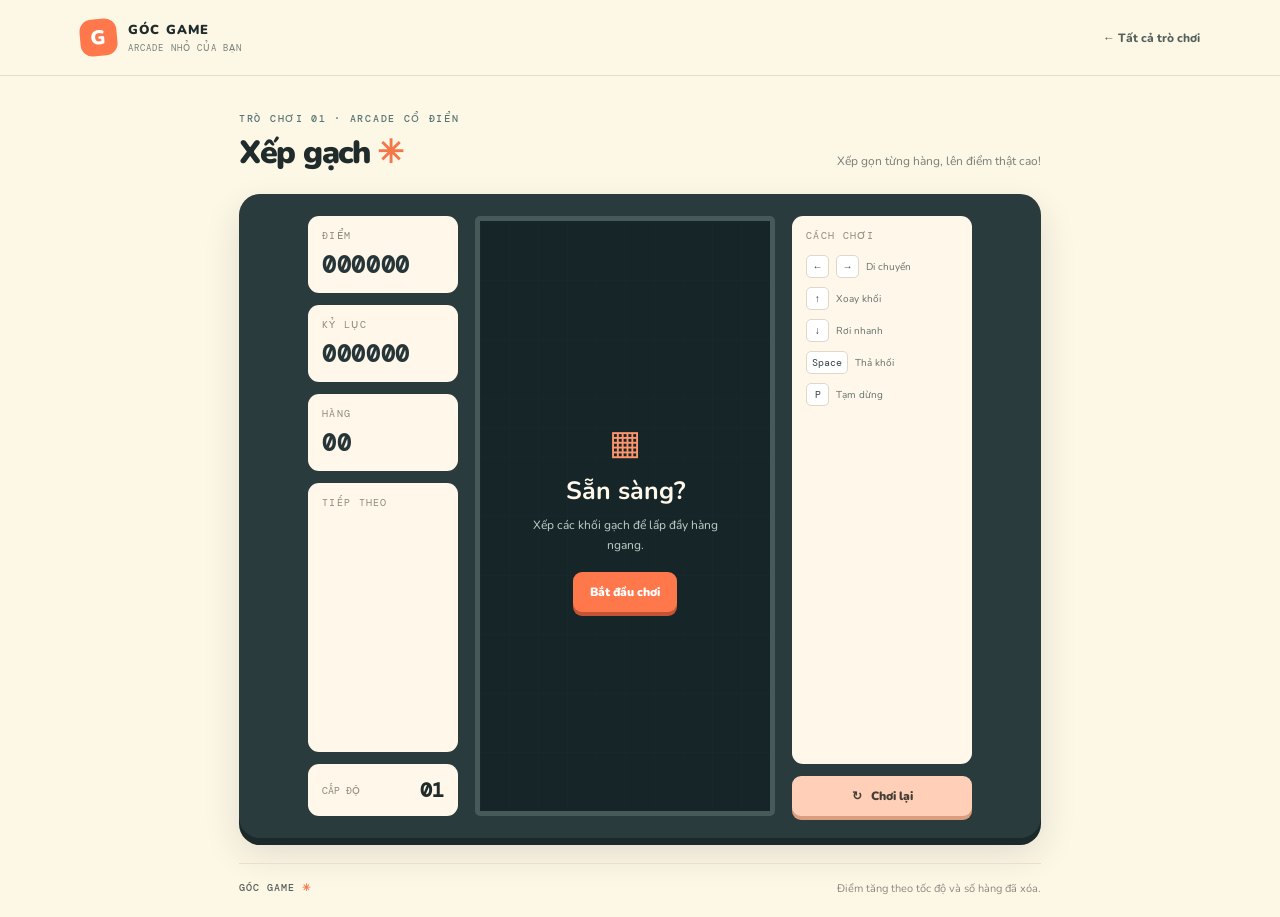
==== game.html @ 7d304a20 "Add files via upload" ====
<!doctype html><html lang="vi"><head><meta charset="utf-8"><meta name="viewport" content="width=device-width,initial-scale=1,viewport-fit=cover"><meta name="theme-color" content="#fdf7e5"><title>Xếp gạch — Góc Game</title><link rel="icon" type="image/svg+xml" href="favicon.svg"><link rel="stylesheet" href="style.css"><link rel="stylesheet" href="game.css"></head><body class="game-page-body">
<header class="topbar"><a class="brand" href="index.html"><span class="brand-mark">G</span><span>GÓC GAME<small>ARCADE NHỎ CỦA BẠN</small></span></a><a class="back-link" href="index.html">← Tất cả trò chơi</a></header>
<main class="game-page"><div class="game-title"><div><p class="eyebrow">TRÒ CHƠI 01 · ARCADE CỔ ĐIỂN</p><h1>Xếp gạch <span>✳</span></h1></div><span class="game-tip">Xếp gọn từng hàng, lên điểm thật cao!</span></div>
<section class="cabinet"><aside class="side left"><div class="panel"><h2>ĐIỂM</h2><strong id="score">000000</strong></div><div class="panel"><h2>KỶ LỤC</h2><strong id="best">000000</strong></div><div class="panel lines-panel"><h2>HÀNG</h2><strong id="lines">00</strong></div><div class="panel next-panel"><h2>TIẾP THEO</h2><canvas id="next" width="120" height="120"></canvas></div><div class="panel level-panel"><span>CẤP ĐỘ</span><b id="level">01</b></div></aside>
<div class="board-wrap"><canvas id="board" width="300" height="600" aria-label="Bàn chơi xếp gạch"></canvas><div class="overlay" id="overlay"><div class="overlay-box"><span class="overlay-icon">▦</span><h2 id="overlay-title">Sẵn sàng?</h2><p id="overlay-text">Xếp các khối gạch để lấp đầy hàng ngang.</p><button id="start">Bắt đầu chơi</button></div></div></div>
<aside class="side right"><div class="panel controls"><h2>CÁCH CHƠI</h2><div><kbd>←</kbd><kbd>→</kbd><span>Di chuyển</span></div><div><kbd>↑</kbd><span> Xoay khối</span></div><div><kbd>↓</kbd><span>Rơi nhanh</span></div><div><kbd>Space</kbd><span>Thả khối</span></div><div><kbd>P</kbd><span>Tạm dừng</span></div></div><button class="restart" id="restart">↻ &nbsp; Chơi lại</button></aside></section>
<section class="mobile-controls"><button data-action="left" aria-label="Sang trái">←</button><button data-action="rotate" aria-label="Xoay khối">↻</button><button data-action="down" aria-label="Rơi nhanh">↓</button><button data-action="right" aria-label="Sang phải">→</button><button data-action="pause" id="mobile-pause" aria-label="Tạm dừng">Ⅱ</button><button data-action="restart" aria-label="Chơi lại">↺</button><button data-action="drop" class="drop">THẢ KHỐI ↓</button></section>
<footer><span>GÓC GAME <b>✳</b></span><span>Điểm tăng theo tốc độ và số hàng đã xóa.</span></footer></main><script src="game.js"></script></body></html>
---- style.css ----
@import url('https://fonts.googleapis.com/css2?family=DM+Mono:wght@400;500&family=Nunito:wght@400;600;700;800;900;1000&display=swap');
:root{--ink:#202b2b;--muted:#697474;--paper:#fdf7e5;--orange:#ff7549;--cyan:#bdebf0}*{box-sizing:border-box}body{margin:0;background:var(--paper);color:var(--ink);font-family:Nunito,'Trebuchet MS',sans-serif}.topbar{height:76px;display:flex;align-items:center;justify-content:space-between;padding:0 max(calc((100vw - 1120px)/2),28px);border-bottom:1px solid #ebdfcc}.brand{display:flex;align-items:center;gap:11px;color:var(--ink);text-decoration:none;font-weight:1000;letter-spacing:.09em;font-size:13px}.brand-mark{display:grid;place-items:center;width:37px;height:37px;background:#ff784c;border-radius:12px;color:white;font-weight:1000;font-size:20px;transform:rotate(-5deg)}.brand small{display:block;font:9px 'DM Mono',monospace;letter-spacing:.12em;color:#78817c;margin-top:3px}.top-note{font-size:13px;color:#78817c}.top-note i{display:inline-block;width:8px;height:8px;background:#61b989;border-radius:50%;margin-right:7px}main{max-width:1120px;margin:auto;padding:28px 24px 0}.hero{height:408px;border-radius:24px;background:#bce9ed;position:relative;overflow:hidden;padding:42px 54px;display:flex}.hero:after{content:'';position:absolute;inset:0;background-image:radial-gradient(#fff8ed 1px,transparent 1px);background-size:20px 20px;opacity:.3;pointer-events:none}.hero-copy{width:53%;position:relative;z-index:2}.eyebrow{font:500 10px 'DM Mono',monospace;letter-spacing:.17em;color:#587476;margin:0 0 16px}.eyebrow span{color:#ff7549;font-size:16px;margin-right:4px}.hero h1{font-size:62px;line-height:.98;letter-spacing:-.055em;margin:0;font-weight:1000}.hero h1 em{font-style:normal;color:#f36f48}.intro{font-size:14px;line-height:1.7;color:#506568;max-width:395px;margin:16px 0 20px}.play-button{display:inline-flex;align-items:center;gap:37px;padding:13px 18px;background:#202e2e;border-radius:11px;color:white;text-decoration:none;font-weight:900;font-size:14px;box-shadow:0 5px 0 #172323;transition:.15s}.play-button:hover{transform:translateY(-2px);box-shadow:0 7px 0 #172323}.play-button span{font-size:18px;color:#ffa27d}.hero-meta{display:flex;gap:19px;margin-top:18px;font-size:11px;color:#536c6c}.hero-art{position:absolute;inset:0 0 0 48%;overflow:hidden}.hero-art img{position:absolute;height:395px;right:18px;bottom:-18px;z-index:1;filter:drop-shadow(6px 9px 0 #7aaeb044)}.sunburst{position:absolute;right:110px;top:16px;width:285px;height:285px;border-radius:50%;background:#ffe48f;opacity:.8}.art-label{position:absolute;right:23px;top:42px;z-index:2;font:10px/1.5 'DM Mono',monospace;letter-spacing:.11em;color:#4c7778;transform:rotate(8deg)}.hero-sticker{position:absolute;right:26px;bottom:25px;z-index:3;background:#ff784c;color:#fff;border:2px solid white;border-radius:50%;width:76px;height:76px;display:grid;place-content:center;text-align:center;font:900 15px/1.05 Nunito;transform:rotate(11deg);box-shadow:0 3px 0 #d75b37}.hero-sticker span{position:absolute;right:6px;top:7px;color:#ffe58c}.games-section{padding:46px 0 40px}.section-heading{display:flex;align-items:end;justify-content:space-between;margin-bottom:18px}.section-heading .eyebrow{margin-bottom:6px;color:#92918a}.section-heading h2{font-size:25px;letter-spacing:-.03em;margin:0;font-weight:1000}.section-heading h2 span{color:#f4774c}.game-count{font:10px 'DM Mono',monospace;color:#85867f;padding-bottom:4px}.game-grid{display:grid;grid-template-columns:repeat(4,1fr);gap:14px}.game-card{height:142px;border-radius:17px;padding:16px 18px;position:relative;overflow:hidden;text-decoration:none;color:var(--ink);display:flex;flex-direction:column;transition:transform .16s,box-shadow .16s}.game-card.active:hover{transform:translateY(-4px);box-shadow:0 8px 0 #29363622}.card-cyan{background:#bce9ed}.card-orange{background:#ffcfb7}.card-yellow{background:#ffe69a}.card-lilac{background:#ded3fa}.card-icon{font-size:24px;line-height:1;margin-bottom:9px;color:#304848}.card-number{position:absolute;top:18px;right:17px;font:10px 'DM Mono',monospace;color:#46585a88}.game-card strong{font-size:15px;font-weight:1000}.game-card small{font-size:11px;color:#536366;margin-top:2px}.card-arrow{position:absolute;right:17px;bottom:15px;font-size:17px;color:#384c4d}.coming{position:absolute;right:12px;bottom:12px;border:1px solid #59615d55;border-radius:20px;padding:4px 7px;font:8px 'DM Mono',monospace;letter-spacing:.06em;color:#60655e}footer{border-top:1px solid #ebdfcc;display:flex;justify-content:space-between;padding:17px 0 21px;color:#8b8980;font:10px 'DM Mono',monospace}footer span:first-child{color:#58605b;font-weight:500;letter-spacing:.1em}footer b{color:#f4774c}@media(max-width:760px){.topbar{padding:0 20px;height:66px}.top-note{font-size:11px}main{padding:20px 15px 0}.hero{height:600px;padding:30px 26px;display:block}.hero-copy{width:100%}.hero h1{font-size:54px}.intro{max-width:340px}.hero-art{inset:270px 0 0 0}.hero-art img{height:300px;right:calc(50% - 115px);bottom:-19px}.sunburst{width:210px;height:210px;right:calc(50% - 135px);top:5px}.art-label{right:13%;top:15px}.hero-sticker{right:18px;bottom:13px;width:65px;height:65px;font-size:13px}.games-section{padding-top:35px}.game-grid{grid-template-columns:repeat(2,1fr);gap:10px}.game-card{height:132px;padding:14px}.section-heading h2{font-size:21px}.game-count{font-size:9px}footer{font-size:9px}}

/* Trang chọn trò chơi: danh sách bên trái, linh vật bên phải */
.home-layout{display:grid;grid-template-columns:minmax(0,1fr) 310px;gap:22px;align-items:stretch;margin-top:26px;min-height:620px}
.game-library{border:1px solid #e9decb;border-radius:23px;padding:34px 32px;background:#fffaf2;box-shadow:0 5px 16px #52452a0c}
.game-library .section-heading{margin-bottom:25px}.game-library .section-heading h1{font-size:32px;letter-spacing:-.04em;margin:0;font-weight:1000}.game-library .section-heading h1 span{color:#f4774c}.library-intro{color:#78817c;font-size:13px;margin:8px 0 0}.game-grid{grid-template-columns:repeat(2,minmax(0,1fr));gap:16px}.game-card{height:168px;border-radius:17px;padding:19px 20px}.game-card strong{font-size:17px}.game-card small{font-size:12px}.card-icon{font-size:26px;margin-bottom:17px}.card-number{top:20px;right:20px}.coming{right:16px;bottom:15px}.card-arrow{right:19px;bottom:16px}
.mascot-panel{position:relative;min-height:620px;border-radius:23px;overflow:hidden;background:var(--paper);display:flex;align-items:flex-end;justify-content:center}.mascot-panel:before{display:none}.mascot-panel img{position:relative;z-index:1;display:block;height:100%;max-height:620px;width:100%;object-fit:contain;object-position:center bottom}.mascot-caption{position:absolute;top:28px;right:19px;z-index:2;font:10px/1.55 'DM Mono',monospace;letter-spacing:.11em;color:#4c7778;text-align:right;transform:rotate(5deg)}
@media(max-width:760px){main{padding:16px 15px 24px}.home-layout{grid-template-columns:1fr;gap:13px;margin-top:8px;min-height:0}.game-library{padding:25px 20px}.game-library .section-heading{margin-bottom:18px}.game-library .section-heading h1{font-size:25px}.game-grid{gap:10px}.game-card{height:142px;padding:14px}.card-icon{margin-bottom:11px}.mascot-panel{min-height:340px;height:340px}.mascot-panel:before{width:205px;height:205px;top:35px}.mascot-panel img{max-height:340px}.mascot-caption{top:17px;right:15px}}
.card-peach{background:#ffd6c2}.card-mint{background:#c9efd8}.card-blue{background:#c9dcf8}.card-pink{background:#f6cfe0}
.game-library .section-heading{margin-bottom:20px}.game-library .section-heading h1{font-size:29px}.game-grid{grid-template-columns:repeat(4,minmax(0,1fr));gap:12px}.game-card{height:95px;padding:13px 14px;justify-content:center;gap:7px}.card-icon{font-size:20px;line-height:1;margin:0}.game-card strong{font-size:14px}.card-icon:first-letter{line-height:1}
@media(max-width:760px){.game-grid{grid-template-columns:repeat(2,minmax(0,1fr));gap:9px}.game-card{height:86px;padding:11px}.game-library .section-heading h1{font-size:25px}}
/* Căn khung cá sấu và lưới game bằng nhau */
.home-layout{grid-template-columns:minmax(0,1fr) 390px;min-height:620px;align-items:stretch}
.game-library{display:flex;flex-direction:column;justify-content:center;padding:32px;min-height:620px}
.game-grid{width:100%;align-content:center;grid-template-columns:repeat(4,minmax(0,1fr));column-gap:12px;row-gap:12px}
.game-card{width:100%;height:95px;min-width:0}
.mascot-panel{height:100%;min-height:620px;align-self:stretch}
.mascot-panel img{width:100%;height:100%;max-height:none;object-fit:cover;object-position:center}
@media(max-width:1000px) and (min-width:761px){.home-layout{grid-template-columns:minmax(0,1fr) 320px}.game-library{padding:26px 20px}.game-grid{gap:9px}.game-card{padding:10px}.game-card strong{font-size:12px}}
@media(max-width:760px){.home-layout{grid-template-columns:1fr;min-height:0}.game-library{min-height:0;padding:25px 20px}.game-grid{grid-template-columns:repeat(2,minmax(0,1fr));align-content:initial;gap:9px}.game-card{height:86px;padding:11px}.mascot-panel{height:480px;min-height:480px}.mascot-panel img{height:100%;width:auto;max-width:100%;max-height:none;object-fit:contain;object-position:center bottom}}
/* Khung trang vừa viewport, với khoảng đệm bằng nhau bốn phía */
html{height:100%}body.home-page{height:100%;height:100dvh;overflow:hidden}
body.home-page main{width:100%;max-width:none;height:100%;padding:24px;margin:0 auto}
body.home-page .home-layout{height:100%;min-height:0;margin:0;gap:24px;grid-template-columns:minmax(0,1.7fr) minmax(0,1fr);align-items:stretch}
body.home-page .game-library{height:100%;min-height:0;padding:24px;display:flex;flex-direction:column;justify-content:stretch}
body.home-page .game-grid{flex:1;min-height:0;width:100%;grid-template-columns:repeat(4,minmax(0,1fr));grid-template-rows:repeat(5,minmax(0,1fr));align-content:stretch;gap:12px}
body.home-page .game-card{height:auto;min-height:0;width:100%;padding:12px 14px;justify-content:center;gap:7px;border-radius:14px}
body.home-page .mascot-panel{height:100%;min-height:0;border-radius:18px}
body.home-page .mascot-panel img{height:100%;width:100%;max-height:none;object-fit:cover;object-position:center}
@media(max-width:760px){body.home-page{height:100%;height:100dvh}body.home-page main{padding:12px}body.home-page .home-layout{grid-template-columns:1fr;grid-template-rows:minmax(120px,22dvh) minmax(0,1fr);gap:10px}body.home-page .mascot-panel{grid-row:1;min-height:0;border-radius:14px}body.home-page .mascot-panel img{height:100%;width:100%;object-fit:contain;object-position:center}body.home-page .game-library{grid-row:2;min-height:0;padding:12px;border-radius:14px}body.home-page .game-grid{grid-template-columns:repeat(4,minmax(0,1fr));grid-template-rows:repeat(5,minmax(0,1fr));gap:7px}body.home-page .game-card{padding:6px 3px;gap:4px;border-radius:10px}body.home-page .card-icon{font-size:16px}body.home-page .game-card strong{font-size:clamp(9px,2.7vw,12px);line-height:1.1;text-align:center}}
/* Hiển thị trọn hình cá sấu */
body.home-page .mascot-panel img{object-fit:contain;object-position:center}





body.home-page .game-library{background:var(--paper)}
---- game.css ----
.back-link{color:#53605c;text-decoration:none;font-size:12px;font-weight:800}.game-page{max-width:850px;padding-top:36px}.game-title{display:flex;align-items:end;justify-content:space-between;margin:0 0 20px}.game-title .eyebrow{margin-bottom:6px}.game-title h1{font-size:32px;letter-spacing:-.04em;margin:0;font-weight:1000}.game-title h1 span{color:#f4774c}.game-tip{font-size:12px;color:#777e76;padding-bottom:5px}.cabinet{display:grid;grid-template-columns:150px 300px 180px;justify-content:center;gap:17px;padding:22px;border-radius:21px;background:#293b3d;box-shadow:0 7px 0 #1b292a,0 16px 36px #26383822}.side{display:flex;flex-direction:column;gap:12px}.panel{background:#fff7e9;border-radius:11px;padding:13px 14px}.panel h2{margin:0 0 8px;color:#8c8b7d;font:10px 'DM Mono',monospace;letter-spacing:.13em}.panel strong{font:700 23px 'DM Mono',monospace;letter-spacing:.03em;color:#263638}.next-panel{flex:1;min-height:155px}.next-panel canvas{display:block;width:112px;height:112px;margin:auto}.level-panel{display:flex;align-items:center;justify-content:space-between}.level-panel span{font:10px 'DM Mono',monospace;color:#8c8b7d}.level-panel b{font:700 20px 'DM Mono',monospace}.board-wrap{position:relative;width:300px;height:600px;background:#172628;border:5px solid #48595a;border-radius:5px;overflow:hidden}.board-wrap canvas{display:block;width:100%;height:100%;image-rendering:pixelated}.overlay{position:absolute;inset:0;background:#172628d9;display:grid;place-items:center;text-align:center;padding:20px}.overlay.hidden{display:none}.overlay-box{color:#fff7e9}.overlay-icon{font-size:34px;color:#ff956c}.overlay h2{font-size:25px;margin:8px 0}.overlay p{font-size:12px;line-height:1.6;color:#c0d0ca;max-width:195px;margin:0 auto 17px}.overlay button,.restart{border:0;background:#ff784c;color:#fff;border-radius:9px;padding:12px 17px;font:900 12px Nunito;cursor:pointer;box-shadow:0 4px 0 #c65434}.controls{flex:1}.controls h2{margin-bottom:13px}.controls div{display:flex;align-items:center;gap:7px;margin:9px 0;font-size:10px;color:#64706d}.controls kbd{min-width:23px;text-align:center;padding:4px 5px;border:1px solid #ded8c9;border-radius:5px;background:white;color:#354445;font:10px 'DM Mono',monospace}.restart{background:#ffcfb7;color:#453e37;box-shadow:0 4px 0 #db9d7e}.mobile-controls{display:none}.game-page footer{margin-top:25px}.game-page footer span:last-child{font-family:Nunito;font-size:11px}@media(max-width:700px){.game-page{padding:25px 12px 0}.game-title{display:block}.game-title h1{font-size:28px}.game-tip{display:block;margin-top:6px}.cabinet{grid-template-columns:1fr 1fr;grid-template-areas:'board board' 'left right';gap:10px;padding:12px}.board-wrap{grid-area:board;margin:auto;width:min(78vw,300px);height:auto;aspect-ratio:1/2}.side.left{grid-area:left}.side.right{grid-area:right}.panel{padding:10px}.panel strong{font-size:18px}.next-panel{min-height:125px}.next-panel canvas{width:86px;height:86px}.controls{display:none}.restart{margin-top:auto;min-height:42px}.mobile-controls{display:grid;grid-template-columns:repeat(4,1fr);gap:8px;margin:17px 2px 0}.mobile-controls button{border:0;border-radius:10px;background:#bce9ed;color:#273b3c;height:47px;font:900 20px Nunito;box-shadow:0 3px 0 #8dbcc0;touch-action:manipulation}.mobile-controls .drop{grid-column:1/-1;background:#ff784c;color:white;font-size:12px;height:42px;box-shadow:0 3px 0 #c65434}.game-page footer{margin-top:20px}.game-page footer span:last-child{max-width:165px;text-align:right}}

/* Bố cục cảm ứng gọn cho màn hình điện thoại, gồm iPhone 12 mini */
@media(max-width:700px){
  html,body.game-page-body{height:100%;height:100dvh;overflow:hidden;overscroll-behavior:none}
  body.game-page-body{display:flex;flex-direction:column;padding-top:env(safe-area-inset-top);background:#fff8ed}
  body.game-page-body .topbar{flex:0 0 48px;height:48px;min-height:48px;padding:0 12px;gap:8px}
  body.game-page-body .brand{font-size:10px;gap:7px}.game-page-body .brand-mark{width:30px;height:30px;font-size:17px}.game-page-body .brand small{display:none}
  body.game-page-body .back-link{font-size:10px}
  body.game-page-body .game-page{width:100%;max-width:none;height:calc(100dvh - 48px - env(safe-area-inset-top));min-height:0;margin:0;padding:6px 9px calc(8px + env(safe-area-inset-bottom));display:grid;grid-template-rows:34px minmax(0,1fr) 84px;gap:7px;overflow:hidden}
  body.game-page-body .game-title{height:34px;min-height:34px;margin:0;align-items:center}.game-page-body .game-title .eyebrow,.game-page-body .game-tip{display:none}.game-page-body .game-title h1{font-size:22px;line-height:1}
  body.game-page-body .cabinet{height:100%;min-height:0;width:100%;grid-template-columns:minmax(0,1fr) 76px;grid-template-rows:minmax(0,1fr);grid-template-areas:'board info';justify-content:stretch;align-items:center;gap:8px;padding:8px;border-radius:15px;box-shadow:0 4px 0 #1b292a}
  body.game-page-body .board-wrap{grid-area:board;width:100%;height:auto;max-height:100%;aspect-ratio:1/2;justify-self:center;align-self:center;border-width:4px;border-radius:4px}
  body.game-page-body .board-wrap canvas{width:100%;height:100%}
  body.game-page-body .side.left{grid-area:info;min-width:0;gap:6px;justify-content:center}
  body.game-page-body .side.right{display:none}
  body.game-page-body .panel{padding:7px 4px;border-radius:8px;text-align:center}
  body.game-page-body .panel h2{font-size:7px;letter-spacing:.07em;margin:0 0 4px}
  body.game-page-body .panel strong{font-size:14px;letter-spacing:0}
  body.game-page-body .next-panel{flex:none;min-height:0}
  body.game-page-body .next-panel canvas{width:58px;height:58px}
  body.game-page-body .level-panel{justify-content:center;gap:5px}.game-page-body .level-panel span{font-size:7px}.game-page-body .level-panel b{font-size:14px}
  body.game-page-body .mobile-controls{height:84px;min-height:84px;margin:0;display:grid;grid-template-columns:repeat(6,minmax(0,1fr));grid-template-rows:42px 35px;gap:7px 6px}
  body.game-page-body .mobile-controls button{height:100%;min-width:0;padding:0;border-radius:9px;font-size:20px;box-shadow:0 3px 0 #8dbcc0;touch-action:none;-webkit-tap-highlight-color:transparent}
  body.game-page-body .mobile-controls .drop{grid-column:1/-1;height:100%;font-size:12px;box-shadow:0 3px 0 #c65434}
  body.game-page-body .game-page footer{display:none}
}
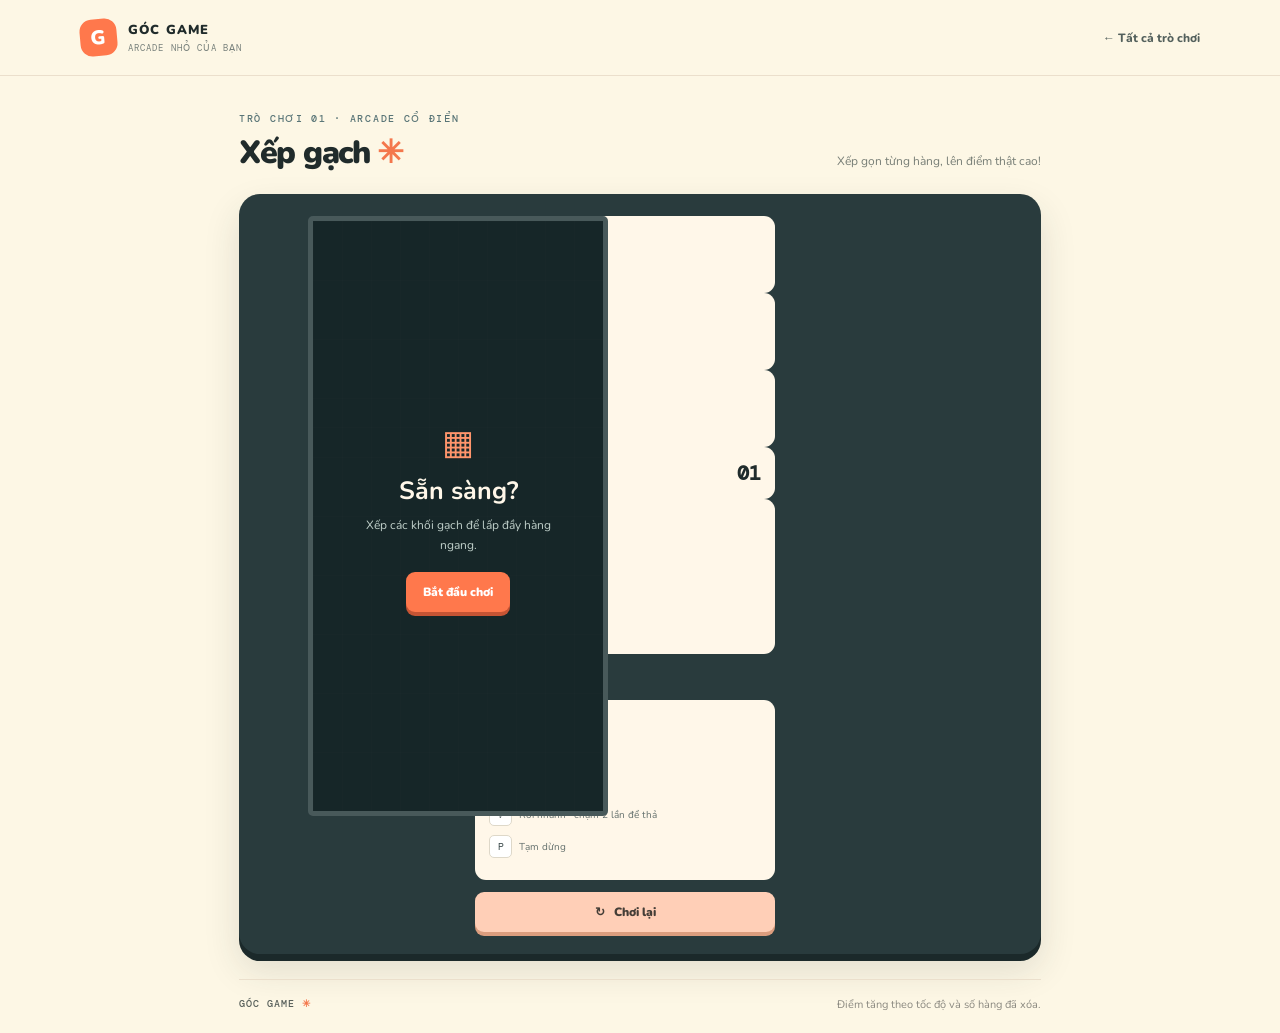
==== commit 8dc77c6f: "Update game.html" ====
--- a/game.html
+++ b/game.html
@@ -1,8 +1,11 @@
 <!doctype html><html lang="vi"><head><meta charset="utf-8"><meta name="viewport" content="width=device-width,initial-scale=1,viewport-fit=cover"><meta name="theme-color" content="#fdf7e5"><title>Xếp gạch — Góc Game</title><link rel="icon" type="image/svg+xml" href="favicon.svg"><link rel="stylesheet" href="style.css"><link rel="stylesheet" href="game.css"></head><body class="game-page-body">
 <header class="topbar"><a class="brand" href="index.html"><span class="brand-mark">G</span><span>GÓC GAME<small>ARCADE NHỎ CỦA BẠN</small></span></a><a class="back-link" href="index.html">← Tất cả trò chơi</a></header>
 <main class="game-page"><div class="game-title"><div><p class="eyebrow">TRÒ CHƠI 01 · ARCADE CỔ ĐIỂN</p><h1>Xếp gạch <span>✳</span></h1></div><span class="game-tip">Xếp gọn từng hàng, lên điểm thật cao!</span></div>
-<section class="cabinet"><aside class="side left"><div class="panel"><h2>ĐIỂM</h2><strong id="score">000000</strong></div><div class="panel"><h2>KỶ LỤC</h2><strong id="best">000000</strong></div><div class="panel lines-panel"><h2>HÀNG</h2><strong id="lines">00</strong></div><div class="panel next-panel"><h2>TIẾP THEO</h2><canvas id="next" width="120" height="120"></canvas></div><div class="panel level-panel"><span>CẤP ĐỘ</span><b id="level">01</b></div></aside>
+<section class="cabinet">
 <div class="board-wrap"><canvas id="board" width="300" height="600" aria-label="Bàn chơi xếp gạch"></canvas><div class="overlay" id="overlay"><div class="overlay-box"><span class="overlay-icon">▦</span><h2 id="overlay-title">Sẵn sàng?</h2><p id="overlay-text">Xếp các khối gạch để lấp đầy hàng ngang.</p><button id="start">Bắt đầu chơi</button></div></div></div>
-<aside class="side right"><div class="panel controls"><h2>CÁCH CHƠI</h2><div><kbd>←</kbd><kbd>→</kbd><span>Di chuyển</span></div><div><kbd>↑</kbd><span> Xoay khối</span></div><div><kbd>↓</kbd><span>Rơi nhanh</span></div><div><kbd>Space</kbd><span>Thả khối</span></div><div><kbd>P</kbd><span>Tạm dừng</span></div></div><button class="restart" id="restart">↻ &nbsp; Chơi lại</button></aside></section>
-<section class="mobile-controls"><button data-action="left" aria-label="Sang trái">←</button><button data-action="rotate" aria-label="Xoay khối">↻</button><button data-action="down" aria-label="Rơi nhanh">↓</button><button data-action="right" aria-label="Sang phải">→</button><button data-action="pause" id="mobile-pause" aria-label="Tạm dừng">Ⅱ</button><button data-action="restart" aria-label="Chơi lại">↺</button><button data-action="drop" class="drop">THẢ KHỐI ↓</button></section>
+<aside class="side right"><section class="game-stats"><div class="panel"><h2>ĐIỂM</h2><strong id="score">000000</strong></div><div class="panel"><h2>KỶ LỤC</h2><strong id="best">000000</strong></div><div class="panel lines-panel"><h2>HÀNG</h2><strong id="lines">00</strong></div><div class="panel level-panel"><span>CẤP ĐỘ</span><b id="level">01</b></div><div class="panel next-panel"><canvas id="next" width="120" height="120" aria-label="Khối kế tiếp"></canvas></div></section><div class="vertical-controls"><button data-action="rotate" aria-label="Lên / xoay khối">↑</button><button data-action="down" aria-label="Rơi nhanh, chạm hai lần để thả">↓</button></div><div class="panel controls"><h2>CÁCH CHƠI</h2><div><kbd>←</kbd><kbd>→</kbd><span>Di chuyển</span></div><div><kbd>↑</kbd><span>Xoay khối</span></div><div><kbd>↓</kbd><span>Rơi nhanh · chạm 2 lần để thả</span></div><div><kbd>P</kbd><span>Tạm dừng</span></div></div><button class="restart" id="restart">↻ &nbsp; Chơi lại</button></aside></section>
+<section class="mobile-controls">
+  <div class="utility-controls"><button data-action="restart" class="mobile-restart">Chơi lại</button><button data-action="pause" id="mobile-pause">Tạm dừng</button></div>
+  <div class="dpad" aria-label="Điều khiển sang trái và phải"><button data-action="left" aria-label="Sang trái">←</button><button data-action="right" aria-label="Sang phải">→</button></div>
+</section>
 <footer><span>GÓC GAME <b>✳</b></span><span>Điểm tăng theo tốc độ và số hàng đã xóa.</span></footer></main><script src="game.js"></script></body></html>
